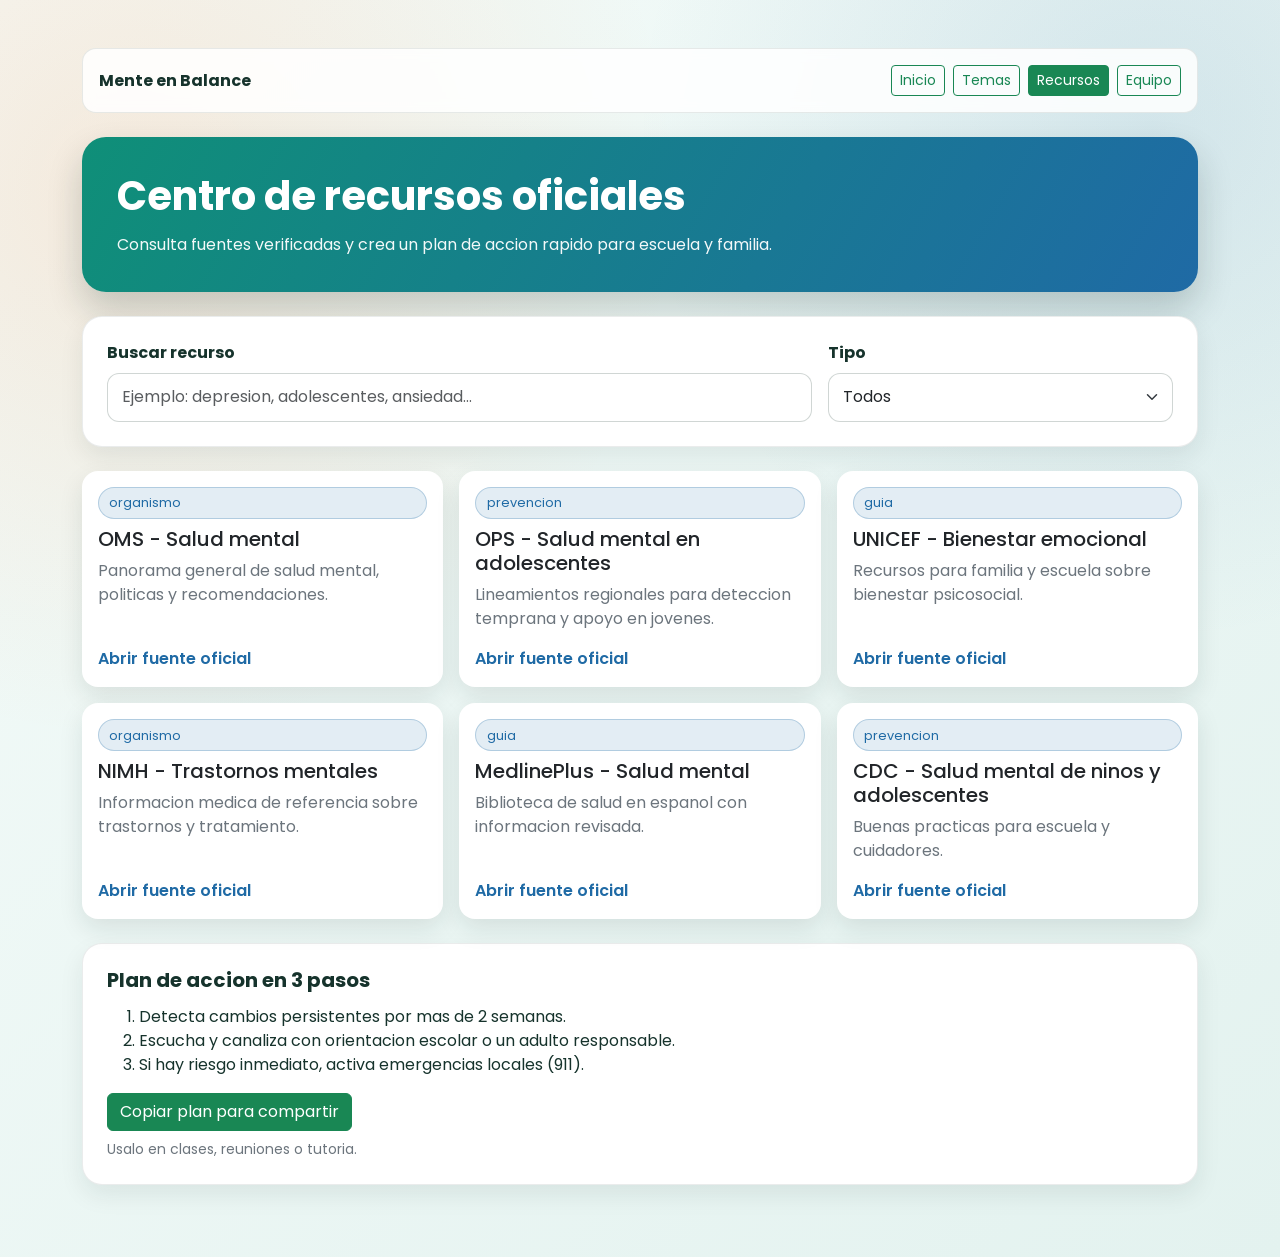
==== recursos.html @ 5b1f1b57 "feat: Implementar secciones de "Sobre Nosotros", "Recursos" y "Temas" en la aplicación de salud ment" ====
<!DOCTYPE html>
<html lang="es">

<head>
  <meta charset="UTF-8">
  <meta name="viewport" content="width=device-width, initial-scale=1.0">
  <meta name="description" content="Recursos oficiales de salud mental y plan rapido de apoyo escolar.">
  <title>Mente en Balance | Recursos Oficiales</title>
  <link rel="preconnect" href="https://fonts.googleapis.com">
  <link rel="preconnect" href="https://fonts.gstatic.com" crossorigin>
  <link href="https://fonts.googleapis.com/css2?family=Poppins:wght@400;500;600;700&display=swap" rel="stylesheet">
  <link href="https://cdn.jsdelivr.net/npm/bootstrap@5.3.2/dist/css/bootstrap.min.css" rel="stylesheet"
    integrity="sha384-T3c6CoIi6uLrA9TneNEoa7RxnatzjcDSCmG1MXxSR1GAsXEV/Dwwykc2MPK8M2HN" crossorigin="anonymous">
  <link rel="stylesheet" href="styles.css">
</head>

<body>
  <main class="container py-4 py-md-5">
    <nav class="navbar-wrap d-flex flex-wrap justify-content-between align-items-center p-3 mb-4">
      <strong>Mente en Balance</strong>
      <div class="d-flex gap-2">
        <a href="index.html" class="btn btn-sm btn-outline-success">Inicio</a>
        <a href="temas.html" class="btn btn-sm btn-outline-success">Temas</a>
        <a href="recursos.html" class="btn btn-sm btn-success">Recursos</a>
        <a href="aboutUs/aboutUs.html" class="btn btn-sm btn-outline-success">Equipo</a>
      </div>
    </nav>

    <section class="hero mb-4">
      <h1>Centro de recursos oficiales</h1>
      <p>Consulta fuentes verificadas y crea un plan de accion rapido para escuela y familia.</p>
    </section>

    <section class="section-card p-4 mb-4">
      <div class="row g-3 align-items-end">
        <div class="col-md-8">
          <label class="form-label" for="resourceSearch"><strong>Buscar recurso</strong></label>
          <input id="resourceSearch" class="form-control input-clean" type="search"
            placeholder="Ejemplo: depresion, adolescentes, ansiedad...">
        </div>
        <div class="col-md-4">
          <label class="form-label" for="resourceFilter"><strong>Tipo</strong></label>
          <select id="resourceFilter" class="form-select select-clean">
            <option value="todos">Todos</option>
            <option value="organismo">Organismo internacional</option>
            <option value="guia">Guia educativa</option>
            <option value="prevencion">Prevencion y apoyo</option>
          </select>
        </div>
      </div>
    </section>

    <section>
      <div id="resourceContainer" class="row g-3"></div>
    </section>

    <section class="section-card p-4 my-4">
      <h2 class="section-title">Plan de accion en 3 pasos</h2>
      <ol class="mb-3">
        <li>Detecta cambios persistentes por mas de 2 semanas.</li>
        <li>Escucha y canaliza con orientacion escolar o un adulto responsable.</li>
        <li>Si hay riesgo inmediato, activa emergencias locales (911).</li>
      </ol>
      <button id="copyPlanBtn" class="btn btn-success">Copiar plan para compartir</button>
      <p id="copyStatus" class="small text-secondary mt-2 mb-0">Usalo en clases, reuniones o tutoria.</p>
    </section>
  </main>

  <script src="recursos.js"></script>
</body>

</html>
---- styles.css ----
:root {
  --bg-1: #f4fbf9;
  --bg-2: #e3f2ef;
  --surface: #ffffff;
  --ink: #16332c;
  --muted: #4c6b63;
  --brand: #0e8f78;
  --brand-2: #1f6aa5;
  --accent: #ff8a3d;
  --ok: #2e9e59;
  --warn: #c57b00;
  --danger: #c43939;
  --ring: 0 0 0 3px rgba(14, 143, 120, 0.2);
}

* {
  box-sizing: border-box;
}

body {
  margin: 0;
  font-family: "Poppins", "Segoe UI", Tahoma, Geneva, Verdana, sans-serif;
  color: var(--ink);
  background:
    radial-gradient(circle at 10% 15%, rgba(255, 138, 61, 0.15), transparent 35%),
    radial-gradient(circle at 90% 10%, rgba(31, 106, 165, 0.12), transparent 32%),
    linear-gradient(135deg, var(--bg-1), var(--bg-2));
  min-height: 100vh;
}

.hero {
  border-radius: 24px;
  background: linear-gradient(120deg, #0f8f78, #1f6aa5);
  color: #ffffff;
  padding: 2.2rem;
  box-shadow: 0 18px 35px rgba(17, 42, 36, 0.2);
}

.hero h1 {
  font-weight: 700;
  margin-bottom: 0.8rem;
}

.hero p {
  margin: 0;
  color: rgba(255, 255, 255, 0.95);
}

.navbar-wrap {
  backdrop-filter: blur(6px);
  border-radius: 14px;
  border: 1px solid rgba(22, 51, 44, 0.1);
  background: rgba(255, 255, 255, 0.85);
}

.section-card {
  background: var(--surface);
  border: 1px solid rgba(22, 51, 44, 0.09);
  border-radius: 20px;
  box-shadow: 0 10px 24px rgba(17, 42, 36, 0.08);
}

.section-title {
  font-size: 1.25rem;
  font-weight: 700;
  margin-bottom: 0.8rem;
}

.input-clean,
.select-clean {
  border-radius: 12px;
  border: 1px solid rgba(22, 51, 44, 0.2);
  padding: 0.7rem 0.85rem;
}

.input-clean:focus,
.select-clean:focus {
  outline: none;
  box-shadow: var(--ring);
}

.kpi {
  border-radius: 16px;
  padding: 1rem;
  background: #f4faf8;
  border: 1px solid rgba(14, 143, 120, 0.15);
}

.kpi .value {
  font-size: 1.45rem;
  font-weight: 700;
}

.card-topic {
  border: none;
  border-radius: 16px;
  box-shadow: 0 10px 24px rgba(17, 42, 36, 0.1);
  transition: transform 0.2s ease, box-shadow 0.2s ease;
  height: 100%;
}

.card-topic:hover {
  transform: translateY(-4px);
  box-shadow: 0 14px 30px rgba(17, 42, 36, 0.16);
}

.badge-kind {
  background: rgba(31, 106, 165, 0.12);
  color: var(--brand-2);
  border: 1px solid rgba(31, 106, 165, 0.25);
  border-radius: 999px;
  font-size: 0.8rem;
  padding: 0.35rem 0.65rem;
}

.badge-risk-bajo {
  color: #0f6e3b;
  background: rgba(46, 158, 89, 0.12);
}

.badge-risk-medio {
  color: #8f5a00;
  background: rgba(197, 123, 0, 0.15);
}

.badge-risk-alto {
  color: #952626;
  background: rgba(196, 57, 57, 0.14);
}

.list-clean {
  padding-left: 1rem;
  margin-bottom: 0.6rem;
}

.list-clean li {
  margin-bottom: 0.28rem;
}

.official-link {
  display: inline-flex;
  align-items: center;
  gap: 0.4rem;
  text-decoration: none;
  color: var(--brand-2);
  font-weight: 600;
}

.note-important {
  border-left: 4px solid var(--accent);
  background: #fff7ef;
  border-radius: 10px;
  padding: 0.9rem;
}

.presentation-card {
  border: 1px solid rgba(22, 51, 44, 0.15);
  border-radius: 16px;
  padding: 1rem;
  background: #ffffff;
  box-shadow: 0 8px 22px rgba(17, 42, 36, 0.08);
}

.presentation-card h3 {
  margin-bottom: 0.7rem;
}

.presentation-card ul {
  margin-bottom: 0.75rem;
}

.fade-in {
  opacity: 0;
  transform: translateY(10px);
  animation: reveal 0.5s ease forwards;
}

.delay-1 { animation-delay: 0.08s; }
.delay-2 { animation-delay: 0.18s; }
.delay-3 { animation-delay: 0.28s; }

@keyframes reveal {
  to {
    opacity: 1;
    transform: translateY(0);
  }
}

@media (max-width: 767px) {
  .hero {
    padding: 1.5rem;
  }

  .hero h1 {
    font-size: 1.5rem;
  }
}
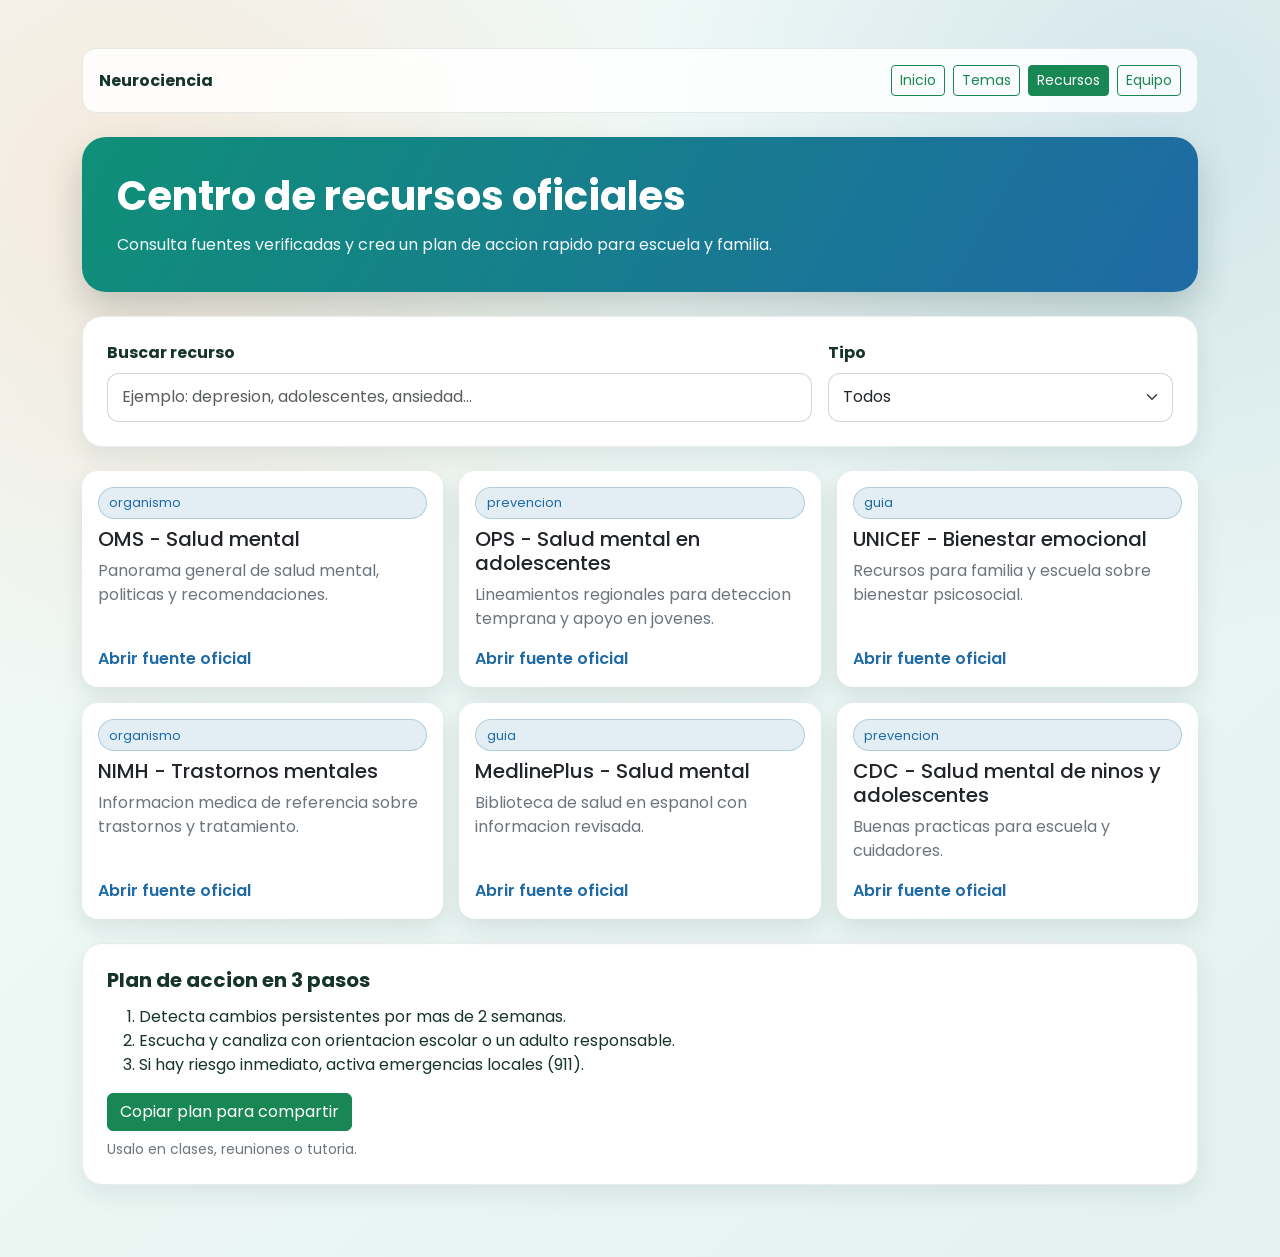
==== commit abd1e2d1: "refactor: Update application name from "Mente en Balance" to "Neurociencia" across all relevant file" ====
--- a/recursos.html
+++ b/recursos.html
@@ -5,7 +5,7 @@
   <meta charset="UTF-8">
   <meta name="viewport" content="width=device-width, initial-scale=1.0">
   <meta name="description" content="Recursos oficiales de salud mental y plan rapido de apoyo escolar.">
-  <title>Mente en Balance | Recursos Oficiales</title>
+  <title>Neurociencia | Recursos Oficiales</title>
   <link rel="preconnect" href="https://fonts.googleapis.com">
   <link rel="preconnect" href="https://fonts.gstatic.com" crossorigin>
   <link href="https://fonts.googleapis.com/css2?family=Poppins:wght@400;500;600;700&display=swap" rel="stylesheet">
@@ -17,7 +17,7 @@
 <body>
   <main class="container py-4 py-md-5">
     <nav class="navbar-wrap d-flex flex-wrap justify-content-between align-items-center p-3 mb-4">
-      <strong>Mente en Balance</strong>
+      <strong>Neurociencia</strong>
       <div class="d-flex gap-2">
         <a href="index.html" class="btn btn-sm btn-outline-success">Inicio</a>
         <a href="temas.html" class="btn btn-sm btn-outline-success">Temas</a>
